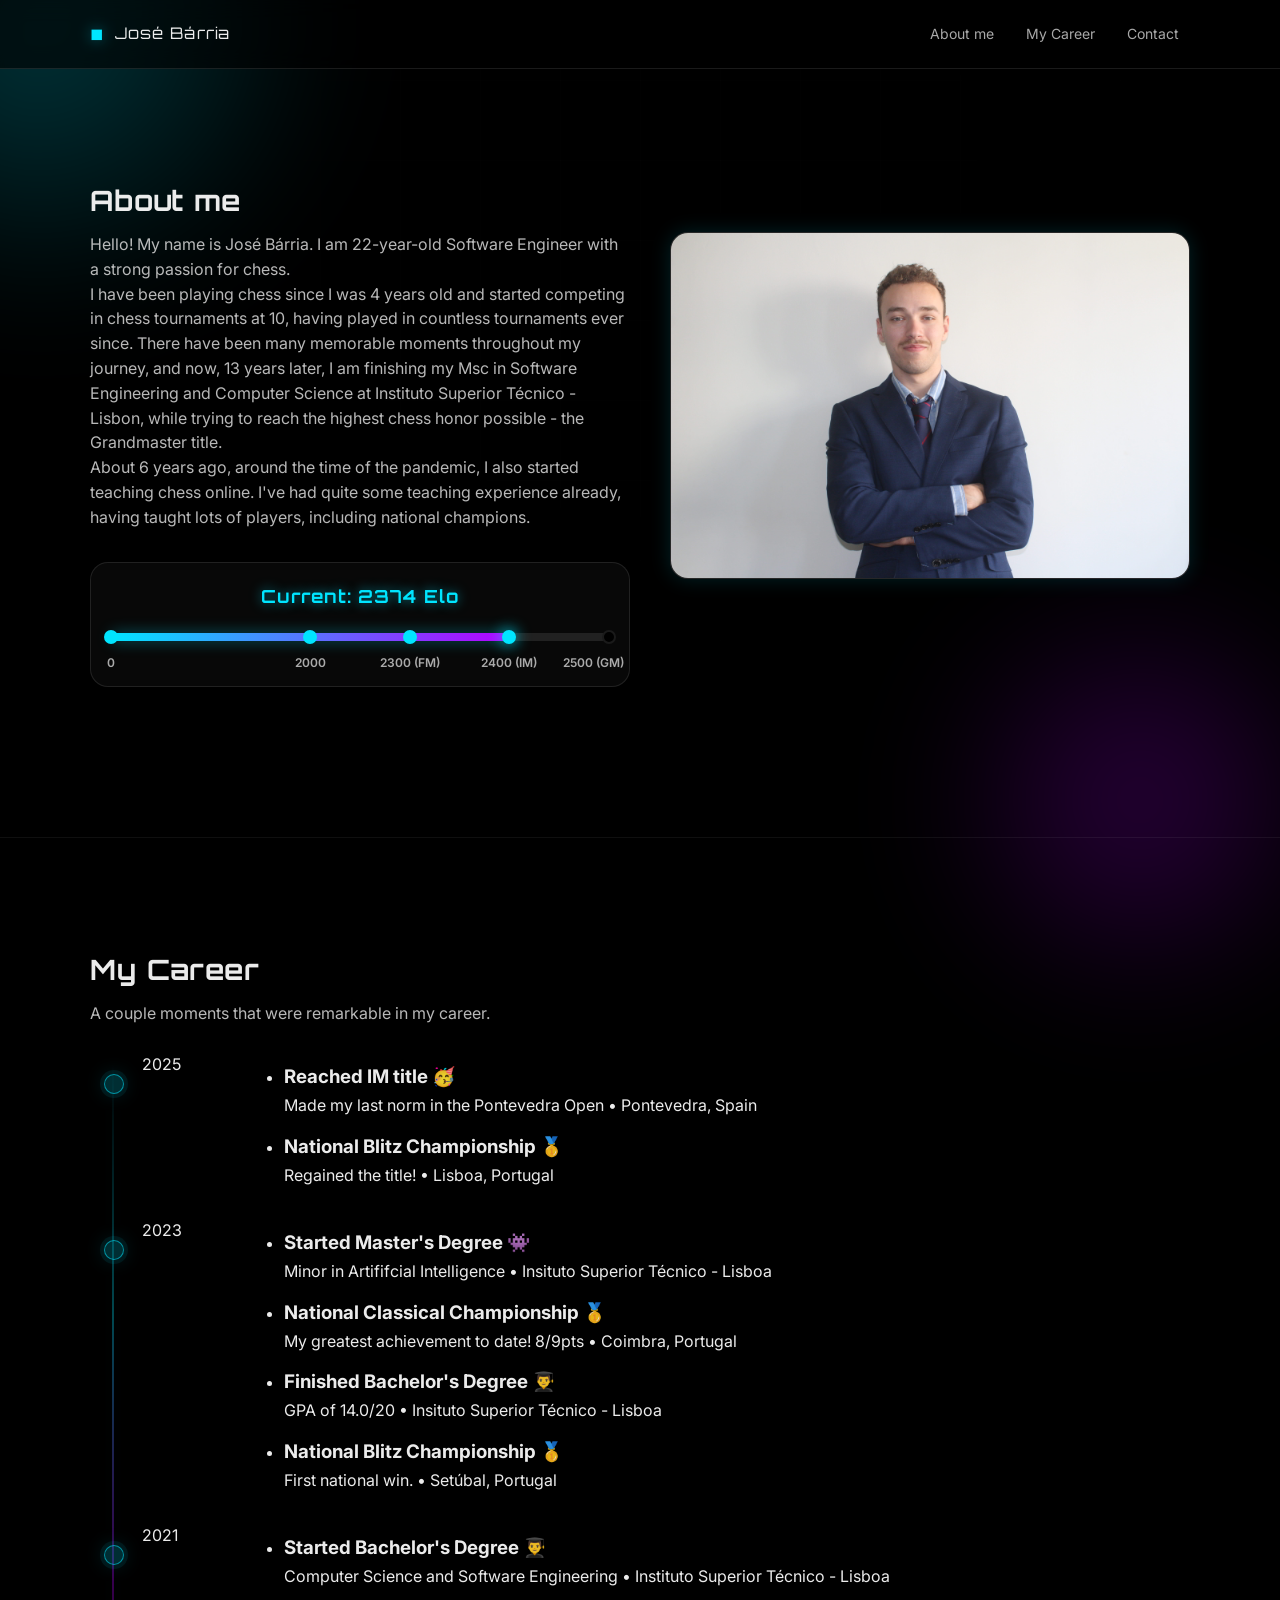
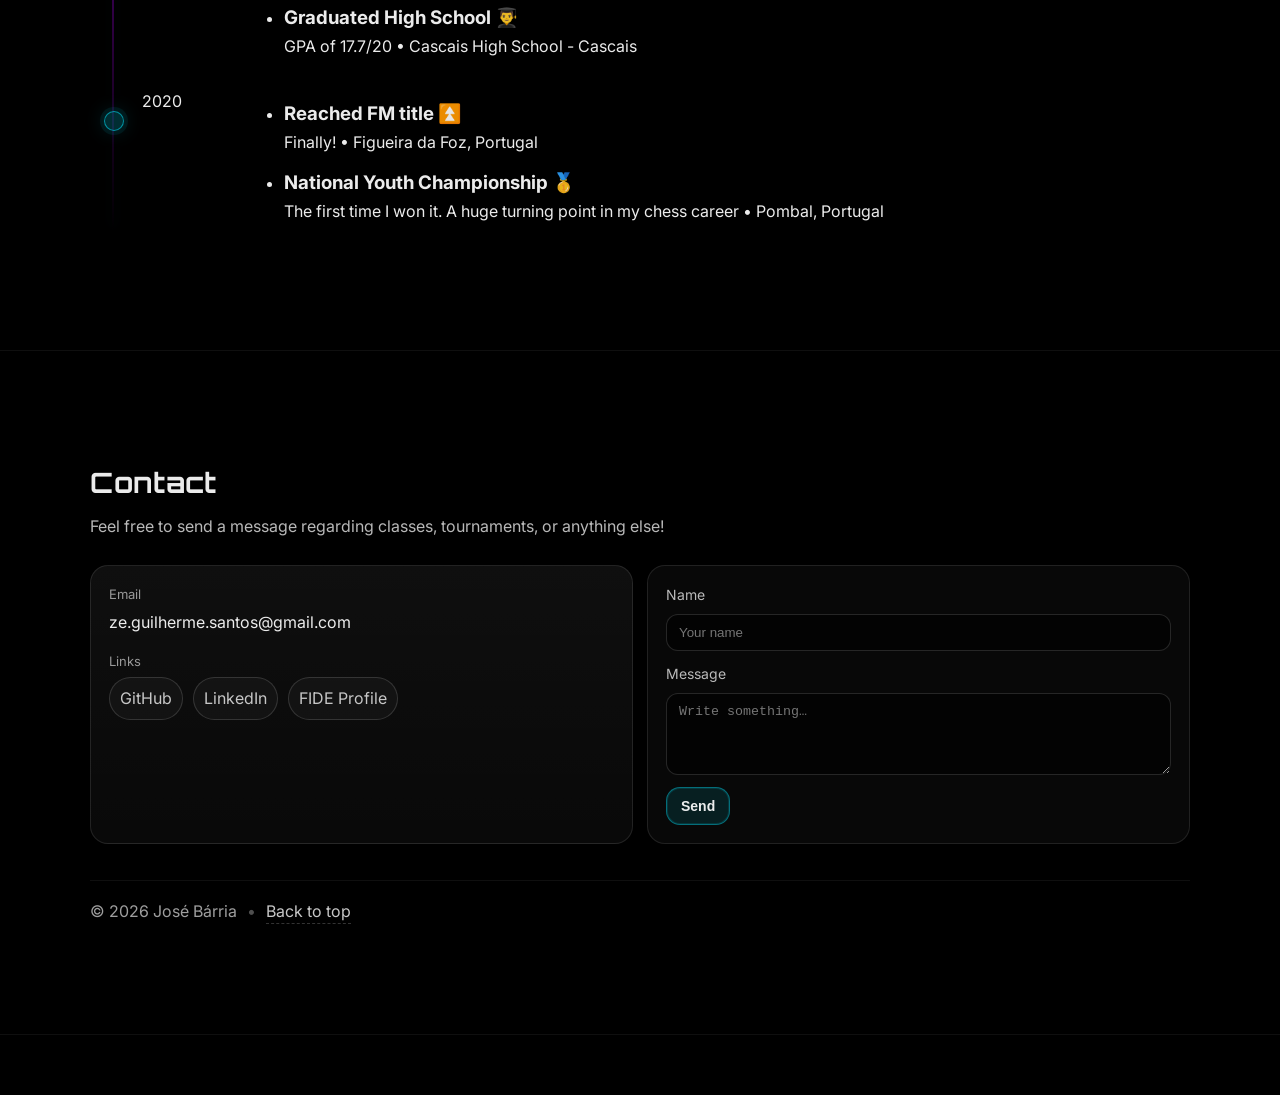
==== index.html @ e1a446d0 "feat: added contact form, updated image" ====
<!doctype html>
<html lang="en">
  <head>
    <meta charset="UTF-8" />
    <meta name="viewport" content="width=device-width, initial-scale=1.0" />
    <title>José Bárria — Futuristic Personal Site</title>

    <!-- Optional: futuristic fonts (remove if you want fully offline/no external calls) -->
    <link rel="preconnect" href="https://fonts.googleapis.com">
    <link rel="preconnect" href="https://fonts.gstatic.com" crossorigin>
    <link href="https://fonts.googleapis.com/css2?family=Orbitron:wght@500;700&family=Inter:wght@400;600&display=swap" rel="stylesheet">

    <link rel="stylesheet" href="styles.css" />
  </head>

  <body>
    <!-- Ambient neon background accents -->
    <div class="ambient" aria-hidden="true">
      <div class="glow glow--a"></div>
      <div class="glow glow--b"></div>
      <div class="grid"></div>
    </div>

    <header class="header">
      <div class="header__inner">
        <a class="brand" href="#about" aria-label="Go to Home">
          <span class="brand__mark">◼</span>
          <span class="brand__text">José Bárria</span>
        </a>

        <nav class="nav" aria-label="Primary">
          <a class="nav__link" href="#about">About me</a>
          <a class="nav__link" href="#career">My Career</a>
          <a class="nav__link" href="#contact">Contact</a>
        </nav>
      </div>
    </header>

    <main class="main">
      <!-- HOME -->
      <!-- <section id="home" class="section section--hero reveal">
        <div class="container">
          <p class="eyebrow">SOFTWARE ENGINEERING / CHESS</p>
          <h1 class="title">
            Hi, my name is <span class="neon">José Bárria</span>.
            <br />
            I am a Software Engineer trying to achieve the <span class="neon neon--alt">Grandmaster Title</span> in <span class="neon">chess</span>.
          </h1>

          <p class="lead">
            Welcome to my website.
          </p>

          <div class="cta">
            <a class="btn btn--primary" href="#about">Profile</a>
            <a class="btn btn--ghost" href= "#contact">Contact</a>
          </div>

          <div class="hint">
            <span class="hint__dot"></span>
            <span class="hint__text">Scroll for more</span>
          </div>
        </div>
      </section> -->

      <!-- ABOUT -->
      <section id="about" class="section">
        <div class="container">
          <h2 class="section__title">About me</h2>
          <div class="about__content">
            <div class="about__text">
              <p class="section__text">
                Hello! My name is José Bárria. I am 22-year-old Software Engineer with a strong passion for chess. <br/>
                I have been playing chess since I was 4 years old and started competing in chess tournaments at 10,
                having played in countless tournaments ever since. There have been many memorable moments throughout
                my journey, and now, 13 years later, I am finishing my Msc in Software Engineering and Computer Science
                at Instituto Superior Técnico - Lisbon, while trying to reach the highest chess honor possible - 
                the Grandmaster title. <br/>
                About 6 years ago, around the time of the pandemic, I also started teaching chess online. I've had quite
                some teaching experience already, having taught lots of players, including national champions.
              </p>

              <div class="progress-container">
                <span class="progress-status-centered">Current: 2374 Elo</span>

                <div class="progress-track">
                  <div class="progress-fill" style="width: 80%;"></div>
                  
                  <div class="milestone-dot dot--0" data-label="0" data-info="The first rating I ever had was actually 1538. Achieved Feb 2015"></div>
                  <div class="milestone-dot dot--2000" data-label="2000" data-info="So called expert level. Achieved Jan 2018"></div>
                  <div class="milestone-dot dot--2300" data-label="2300 (FM)" data-info="Huge breakthrough for me. Achieved Oct 2020"></div>
                  <div class="milestone-dot dot--2400" data-label="2400 (IM)" data-info="Took me a while. Achieved Sept 2025"></div>
                  <div class="milestone-dot dot--2500" data-label="2500 (GM)" data-info="The highest honor in chess. Working on it!"></div>
                </div>
              </div>
              <!-- <div class="cards">
                <article class="card">
                  <h3 class="card__title">Goal</h3>
                  <p class="card__text">
                    Grandmaster: I need to get
                    <span class="tooltip">
                      3 GM Norms
                      <span class="tooltip__content">
                        A GM norm is achieved by scoring a required performance rating
                        in an international tournament against very strong opponents.
                      </span>
                    </span>
                    and surpass <span class="tooltip">
                      2500 FIDE Elo
                      <span class="tooltip__content">
                        FIDE Elo is a numerical rating system that rules the chess world.
                        FIDE is the Chess International Federation.
                      </span>
                    </span>
                    to achieve the title.
                  </p>
                </article>
                </article>
                <article class="card">
                  <h3 class="card__title">Currently</h3>
                  <p class="card__text">I am investing a lot of time and money into chess and we'll see how far I can get!</p>
                </article>
                <article class="card">
                  <h3 class="card__title">Eternal Learner</h3>
                  <p class="card__text">Being an obsessive learner, I love sports, 
                    learning new languages, and stuff like that. I currently speak Portuguese, English and Spanish flutently
                    and am looking to expand that in the future!
                  </p>
                </article>
              </div> -->
            </div>

            <div class="about__image">
              <img src="./images/fato_2.jpg" alt="José Bárria" class="profile-img">
            </div>

          </div>
        </div>
      </section>

      <!-- CAREER -->
      <section id="career" class="section reveal">
        <div class="container">
          <h2 class="section__title">My Career</h2>
          <p class="section__text">
            A couple moments that were remarkable in my career.
          </p>
          <div class="career-timeline-wrapper">
            <div class="career-timeline">
              <article class="milestone">
                <div class="milestone__left">
                  <time class="milestone__date">2025</time>
                </div>

                <div class="milestone__card">
                  <ul>
                    <li>
                      <h3 class="milestone__title">Reached IM title 🥳</h3>
                      <p class="milestone__meta">Made my last norm in the Pontevedra Open • Pontevedra, Spain</p>
                    </li>
                    <li>
                      <h3 class="milestone__title">National Blitz Championship 🥇</h3>
                      <p class="milestone__meta">Regained the title! • Lisboa, Portugal</p>
                    </li>   
                  </ul>
                </div>
              </article>

              <article class="milestone">
                <div class="milestone__left">
                  <time class="milestone__date">2023</time>
                </div>

                <div class="milestone__card">
                  <ul>
                    <li>
                      <h3 class="milestone__title">Started Master's Degree 👾</h3>
                      <p class="milestone__meta">Minor in Artififcial Intelligence • Insituto Superior Técnico - Lisboa</p>
                    </li>
                    <li>
                      <h3 class="milestone__title">National Classical Championship 🥇</h3>
                      <p class="milestone__meta">My greatest achievement to date! 8/9pts • Coimbra, Portugal</p>
                    </li> 
                    <li>
                      <h3 class="milestone__title">Finished Bachelor's Degree 👨‍🎓</h3>
                      <p class="milestone__meta">GPA of 14.0/20 • Insituto Superior Técnico - Lisboa</p>
                    </li>
                    <li>
                      <h3 class="milestone__title">National Blitz Championship 🥇</h3>
                      <p class="milestone__meta">First national win. • Setúbal, Portugal</p>
                    </li>                 
                  </ul>
                </div>
              </article>

              <article class="milestone">
                <div class="milestone__left">
                  <time class="milestone__date">2021</time>
                </div>

                <div class="milestone__card">
                  <ul>        
                    <li>
                      <h3 class="milestone__title">Started Bachelor's Degree 👨‍🎓</h3>
                      <p class="milestone__meta">Computer Science and Software Engineering • Instituto Superior Técnico - Lisboa</p>
                    </li>
                    <li>
                      <h3 class="milestone__title">Graduated High School 👨‍🎓</h3>
                      <p class="milestone__meta">GPA of 17.7/20 • Cascais High School - Cascais</p>
                    </li>    
                  </ul>
                </div>
              </article>

              <article class="milestone">
                <div class="milestone__left">
                  <time class="milestone__date">2020</time>
                </div>

                <div class="milestone__card">
                  <ul>
                    <li>
                      <h3 class="milestone__title">Reached FM title ⏫</h3>
                      <p class="milestone__meta">Finally! • Figueira da Foz, Portugal</p>
                    </li>
                    <li>
                      <h3 class="milestone__title">National Youth Championship 🥇</h3>
                      <p class="milestone__meta">The first time I won it. A huge turning point in my chess career • Pombal, Portugal</p>
                    </li>       
                  </ul>
                </div>
              </article>

            </div>
          </div>
      </div>
      </section>

      <!-- CLASSES
      <section id="classes" class="section reveal">
        <div class="container">
          <h2 class="section__title">Classes</h2>
          <p class="section__text">
            Boilerplate: highlight relevant courses, what you learned, and what projects came out of them.
          </p>

          <div class="timeline">
            <div class="timeline__item">
              <div class="timeline__tag">Course</div>
              <div class="timeline__content">
                <h3 class="timeline__title">Course Name — Topic</h3>
                <p class="timeline__text">Boilerplate: key topics, tools, and outcomes.</p>
              </div>
            </div>

            <div class="timeline__item">
              <div class="timeline__tag">Course</div>
              <div class="timeline__content">
                <h3 class="timeline__title">Course Name — Topic</h3>
                <p class="timeline__text">Boilerplate: projects, skills, and takeaways.</p>
              </div>
            </div>

            <div class="timeline__item">
              <div class="timeline__tag">Course</div>
              <div class="timeline__content">
                <h3 class="timeline__title">Course Name — Topic</h3>
                <p class="timeline__text">Boilerplate: what you’re proud of and what you improved.</p>
              </div>
            </div>
          </div>
        </div>
      </section>
      -->

      <!-- CONTACT -->
      <section id="contact" class="section reveal">
        <div class="container">
          <h2 class="section__title">Contact</h2>
          <p class="section__text">
            Feel free to send a message regarding classes, tournaments, or anything else!
          </p>

          <div class="contact">
            <div class="contact__panel">
              <p class="contact__label">Email</p>
              <a class="contact__value" href="mailto:ze.guilherme.santos@gmail.com">ze.guilherme.santos@gmail.com</a>

              <p class="contact__label">Links</p>
              <div class="contact__links">
                <a href="https://github.com/JoseBarriaSantos" class="chip">GitHub</a>
                <a href="https://linkedin.com/in/jose-barria-santos" class="chip">LinkedIn</a>
                <a href="https://ratings.fide.com/profile/1939300" class="chip">FIDE Profile</a>
              </div>
            </div>

            <form class="form" id="contact-form">
              <input type="hidden" name="access_key" value="e2c02166-8454-48e5-b2c0-4db58735a59f">
              <input type="hidden" name="subject" value="New message from josebarria.github.io">

              <label class="form__label">
                Name
                <input class="form__input" type="text" name="name" placeholder="Your name" required />
              </label>

              <label class="form__label">
                Message
                <textarea class="form__textarea" name="message" rows="4" placeholder="Write something…" required></textarea>
              </label>

              <button class="btn btn--primary" type="submit" id="contact-submit">Send</button>
              <p id="contact-result" class="form__hint" style="display:none;"></p>
            </form>
          </div>

          <footer class="footer">
            <span>© <span id="year"></span> José Bárria</span>
            <span class="footer__sep">•</span>
            <a href="#about" class="footer__link">Back to top</a>
          </footer>
        </div>
      </section>
    </main>

    <script src="script.js"></script>
  </body>
</html>
---- styles.css ----
/* ---------- Base ---------- */
:root{
  --bg: #000;
  --fg: rgba(255,255,255,0.92);
  --muted: rgba(255,255,255,0.66);

  --neon: #00e5ff;     /* cyan */
  --neon2: #b300ff;    /* purple */
  --stroke: rgba(255,255,255,0.10);
  --card: rgba(255,255,255,0.06);
  --card2: rgba(255,255,255,0.035);
}

* { box-sizing: border-box; }
html { scroll-behavior: smooth; }
body{
  margin: 0;
  background: var(--bg);
  color: var(--fg);
  font-family: Inter, system-ui, -apple-system, Segoe UI, Roboto, Arial, sans-serif;
  line-height: 1.55;
  overflow-x: hidden;
}

a { color: inherit; text-decoration: none; }
.container{
  width: min(1100px, calc(100% - 40px));
  margin: 0 auto;
}

/* ---------- Ambient background ---------- */
.ambient{
  position: fixed;
  inset: 0;
  pointer-events: none;
  z-index: -1;
}
.glow{
  position: absolute;
  width: 520px;
  height: 520px;
  border-radius: 999px;
  filter: blur(60px);
  opacity: 0.25;
}
.glow--a{
  top: -140px;
  left: -120px;
  background: radial-gradient(circle at 30% 30%, var(--neon), transparent 60%);
}
.glow--b{
  bottom: -160px;
  right: -120px;
  background: radial-gradient(circle at 50% 50%, var(--neon2), transparent 60%);
}
.grid{
  position: absolute;
  inset: 0;
  opacity: 0.12;
  background-image:
    linear-gradient(to right, rgba(255,255,255,0.06) 1px, transparent 1px),
    linear-gradient(to bottom, rgba(255,255,255,0.06) 1px, transparent 1px);
  background-size: 80px 80px;
  mask-image: radial-gradient(circle at 50% 20%, rgba(0,0,0,1), rgba(0,0,0,0) 70%);
}

/* ---------- Header / Nav ---------- */
.header{
  position: sticky;
  top: 0;
  backdrop-filter: blur(10px);
  background: rgba(0,0,0,0.60);
  border-bottom: 1px solid var(--stroke);
  z-index: 50;
}
.header__inner{
  display: flex;
  align-items: center;
  justify-content: space-between;
  width: min(1100px, calc(100% - 40px));
  margin: 0 auto;
  padding: 14px 0;
  gap: 16px;
}
.brand{
  display: inline-flex;
  align-items: center;
  gap: 10px;
  font-family: Orbitron, Inter, system-ui, sans-serif;
  letter-spacing: 0.08em;
}
.brand__mark{
  color: var(--neon);
  text-shadow: 0 0 14px rgba(0,229,255,0.35);
}
.nav{
  display: flex;
  flex-wrap: wrap;
  gap: 10px;
  justify-content: flex-end;
}
.nav__link{
  padding: 8px 10px;
  border: 1px solid transparent;
  border-radius: 999px;
  color: var(--muted);
  font-size: 14px;
  transition: border-color 200ms ease, color 200ms ease, background 200ms ease;
}
.nav__link:hover{
  color: var(--fg);
  border-color: rgba(255,255,255,0.14);
  background: rgba(255,255,255,0.04);
}

/* ---------- Sections ---------- */
.main { padding-bottom: 60px; }

.section{
  padding: 110px 0;
  border-bottom: 1px solid rgba(255,255,255,0.06);
}
.section--hero{
  padding: 130px 0 120px;
}
.eyebrow{
  font-family: Orbitron, Inter, system-ui, sans-serif;
  letter-spacing: 0.20em;
  font-size: 12px;
  color: rgba(255,255,255,0.60);
  margin: 0 0 14px;
}
.title{
  font-size: clamp(34px, 4.2vw, 56px);
  line-height: 1.05;
  margin: 0 0 16px;
  font-family: Orbitron, Inter, system-ui, sans-serif;
  letter-spacing: 0.02em;
}
.lead{
  font-size: 16px;
  color: rgba(255,255,255,0.74);
  max-width: 64ch;
  margin: 0 0 26px;
}
.section__title{
  font-size: 28px;
  margin: 0 0 10px;
  font-family: Orbitron, Inter, system-ui, sans-serif;
  letter-spacing: 0.03em;
}
.section__text{
  color: rgba(255,255,255,0.72);
  margin: 0 0 26px;
  max-width: 70ch;
}

.neon{
  color: var(--neon);
  text-shadow: 0 0 18px rgba(0,229,255,0.35);
}
.neon--alt{
  color: var(--neon2);
  text-shadow: 0 0 18px rgba(179,0,255,0.35);
}

/* --------- About ------------- */
/* Split Layout */
.about__content {
  display: flex;
  gap: 40px;
  align-items: flex-start;
  margin-bottom: 40px; /* Space before the cards start */
}

.about__text {
  flex: 1; /* Takes up remaining space */
}

.about__image {
  flex: 0 0 520px; /* Fixed width for the image container */
}

.profile-img {
  width: 100%;
  height: auto;
  border-radius: 18px;
  border: 1px solid var(--stroke);
  box-shadow: 0 0 20px rgba(0, 229, 255, 0.15);
  background: var(--card); /* Placeholder background while loading */
}

/* Responsive: Stack text and image on mobile */
@media (max-width: 900px) {
  .about__content {
    flex-direction: column;
  }
  .about__image {
    flex: 1;
    width: 100%;
    max-width: 400px; /* Prevents the image from getting too huge on tablets */
    margin: 0 auto;
  }
}

/* Progress Tracker Styles */
.progress-container {
  position: relative; /* Crucial for absolute positioning of the label */
  margin-top: 32px;
  padding: 60px 20px 35px; /* Increased top padding to accommodate the label */
  background: rgba(255, 255, 255, 0.03);
  border: 1px solid var(--stroke);
  border-radius: 18px;
}

.progress-status-centered {
  position: absolute;
  top: 20px; /* Positions it towards the top of the container */
  left: 50%;
  transform: translateX(-50%); /* Perfectly centers it horizontally */
  white-space: nowrap;
  font-family: 'Orbitron', sans-serif;
  font-size: 18px;
  font-weight: 700;
  color: var(--neon);
  text-shadow: 0 0 12px rgba(0, 229, 255, 0.6);
  letter-spacing: 0.05em;
}

.progress-track {
  position: relative;
  height: 8px;
  background: rgba(255, 255, 255, 0.1);
  border-radius: 999px;
  margin: 10px 0;
}

.progress-fill {
  height: 100%;
  background: linear-gradient(90deg, var(--neon), var(--neon2));
  border-radius: 999px;
  box-shadow: 0 0 15px rgba(0, 229, 255, 0.4);
  position: relative;
}

.milestone-dot {
  cursor: pointer;
  transition: transform 0.2s ease, box-shadow 0.2s ease, background-color 0.2s ease;
  position: absolute;
  top: 50%;
  transform: translate(-50%, -50%);
  width: 14px;
  height: 14px;
  background: var(--bg);
  border: 2px solid var(--stroke);
  border-radius: 50%;
  z-index: 2;
}

.milestone-dot:hover {
  transform: translate(-50%, -50%) scale(1.3); /* Slightly enlarge on hover */
  background-color: var(--neon);
  box-shadow: 0 0 15px var(--neon), 0 0 30px rgba(0, 229, 255, 0.4);
}

/* 3. Show Card on Hover */
.milestone-dot:hover::before {
  opacity: 1;
  transform: translateX(-50%) translateY(0);
}

/* Specific dot positions */

/* 0 is the start */
.dot--0 { left: 0%; border-color: var(--neon); background: var(--neon); }

/* 2000: Placed at 40% (the "Left of Middle" anchor) */
.dot--2000 { left: 40%; border-color: var(--neon); background: var(--neon); }

/* 2300: Placed at 65% */
.dot--2300 { left: 60%; border-color: var(--neon); background: var(--neon); }

/* 2400: Placed at 80% (Current Position) */
.dot--2400 { 
  left: 80%; 
  border-color: var(--neon); 
  background: var(--neon);
  box-shadow: 0 0 15px var(--neon); 
}

/* 2500: The Goal */
.dot--2500 { left: 100%; }

/* Target the label specifically for the last dot */
.dot--2500::after {
  left: auto !important;       /* Kills the 50% positioning */
  right: 0 !important;        /* Snaps the end of the text to the dot */
  transform: translateX(0) !important; /* Removes the centering shift */
  margin-right: -10px;        /* Pulls it slightly back to align with the dot center */
  text-align: right;
  white-space: nowrap;
}

/* 2. The Info Card (using ::before) */
.milestone-dot::before {
  content: attr(data-info); /* Grabs text from data-info attribute */
  position: absolute;
  bottom: 45px; /* Sits above the dot */
  left: 50%;
  transform: translateX(-50%) translateY(10px);
  
  /* Styling the card */
  width: 180px;
  padding: 10px;
  background: rgba(0, 0, 0, 0.95);
  border: 1px solid var(--neon);
  border-radius: 8px;
  color: #fff;
  font-family: 'Inter', sans-serif;
  font-size: 11px;
  line-height: 1.4;
  text-align: center;
  pointer-events: none; /* Prevents the card from interfering with mouse movement */
  
  /* Hidden by default */
  opacity: 0;
  transition: opacity 0.3s ease, transform 0.3s ease;
  z-index: 10;
}

/* Update the Label spacing to match the new dots */
.milestone-dot::after {
  content: attr(data-label);
  position: absolute;
  top: 22px;
  left: 50%;
  transform: translateX(-50%);
  font-family: 'Inter', system-ui, sans-serif; 
  font-weight: 600;
  font-size: 12px;
  color: var(--muted);
  white-space: nowrap;
}

/* Mobile adjustment */
@media (max-width: 600px) {
  .dot--2300::after { display: none; }
}

/* ---------- Buttons ---------- */
.cta{ display: flex; gap: 12px; flex-wrap: wrap; }
.btn{
  border: 1px solid rgba(255,255,255,0.14);
  background: rgba(255,255,255,0.04);
  color: var(--fg);
  padding: 10px 14px;
  border-radius: 14px;
  font-weight: 600;
  font-size: 14px;
  cursor: pointer;
  transition: transform 180ms ease, background 200ms ease, border-color 200ms ease;
}
.btn:hover{ transform: translateY(-1px); }
.btn--primary{
  border-color: rgba(0,229,255,0.40);
  background: rgba(0,229,255,0.10);
  box-shadow: 0 0 0 1px rgba(0,229,255,0.12) inset;
}
.btn--ghost{
  background: transparent;
}

/* ---------- Hint ---------- */
.hint{
  margin-top: 40px;
  display: inline-flex;
  align-items: center;
  gap: 10px;
  color: rgba(255,255,255,0.60);
  font-size: 14px;
}
.hint__dot{
  width: 8px; height: 8px; border-radius: 999px;
  background: var(--neon);
  box-shadow: 0 0 16px rgba(0,229,255,0.45);
  animation: pulse 1.6s ease-in-out infinite;
}
@keyframes pulse{
  0%, 100% { transform: scale(1); opacity: 0.75; }
  50% { transform: scale(1.35); opacity: 1; }
}

/* ---------- Cards ---------- */
.cards{
  display: grid;
  grid-template-columns: repeat(3, minmax(0, 1fr));
  gap: 14px;
}
.cards--two{
  grid-template-columns: repeat(2, minmax(0, 1fr));
}
.card{
  border: 1px solid var(--stroke);
  border-radius: 18px;
  background: linear-gradient(180deg, var(--card), var(--card2));
  padding: 18px;
}
.card__title{
  margin: 0 0 8px;
  font-weight: 700;
  letter-spacing: 0.02em;
}
.card__text, .card__meta{
  margin: 0;
  color: rgba(255,255,255,0.70);
}
.card__meta{ margin-bottom: 10px; font-size: 14px; }

/* ---------- Timeline ---------- */
.timeline{
  display: grid;
  gap: 12px;
}
.timeline__item{
  display: grid;
  grid-template-columns: 110px 1fr;
  gap: 14px;
  border: 1px solid var(--stroke);
  border-radius: 18px;
  padding: 16px;
  background: rgba(255,255,255,0.03);
}
.timeline__tag{
  font-family: Orbitron, Inter, system-ui, sans-serif;
  font-size: 12px;
  letter-spacing: 0.12em;
  color: rgba(255,255,255,0.62);
}
.timeline__title{
  margin: 0 0 6px;
}
.timeline__text{
  margin: 0;
  color: rgba(255,255,255,0.70);
}

/* ---------- Lists ---------- */
.list{
  margin: 10px 0 0;
  padding-left: 18px;
  color: rgba(255,255,255,0.72);
}

/* ---------- Contact ---------- */
.contact{
  display: grid;
  grid-template-columns: 1fr 1fr;
  gap: 14px;
}
.contact__panel{
  border: 1px solid var(--stroke);
  border-radius: 18px;
  padding: 18px;
  background: linear-gradient(180deg, var(--card), var(--card2));
}
.contact__label{
  margin: 0 0 6px;
  color: rgba(255,255,255,0.58);
  font-size: 13px;
}
.contact__value{
  display: inline-block;
  margin: 0 0 16px;
  color: var(--fg);
}
.contact__links{
  display: flex;
  flex-wrap: wrap;
  gap: 10px;
}
.chip{
  border: 1px solid rgba(255,255,255,0.14);
  padding: 8px 10px;
  border-radius: 999px;
  background: rgba(255,255,255,0.03);
  color: rgba(255,255,255,0.76);
}

.form{
  border: 1px solid var(--stroke);
  border-radius: 18px;
  padding: 18px;
  background: rgba(255,255,255,0.03);
}
.form__label{
  display: grid;
  gap: 8px;
  margin-bottom: 12px;
  color: rgba(255,255,255,0.72);
  font-size: 14px;
}
.form__input, .form__textarea{
  width: 100%;
  border-radius: 12px;
  border: 1px solid rgba(255,255,255,0.14);
  background: rgba(0,0,0,0.6);
  color: var(--fg);
  padding: 10px 12px;
  outline: none;
}
.form__input:focus, .form__textarea:focus{
  border-color: rgba(0,229,255,0.40);
  box-shadow: 0 0 0 3px rgba(0,229,255,0.10);
}
.form__hint{
  margin: 10px 0 0;
  color: rgba(255,255,255,0.55);
  font-size: 13px;
}

/* ---------- Footer ---------- */
.footer{
  margin-top: 36px;
  padding-top: 18px;
  border-top: 1px solid rgba(255,255,255,0.06);
  display: flex;
  align-items: center;
  gap: 10px;
  color: rgba(255,255,255,0.62);
  flex-wrap: wrap;
}
.footer__link{
  color: rgba(255,255,255,0.78);
  border-bottom: 1px dashed rgba(255,255,255,0.20);
}
.footer__sep{ opacity: 0.5; }

/* ---------- Scroll reveal ---------- */
.reveal{
  opacity: 0;
  transform: translateY(14px);
  transition: opacity 600ms ease, transform 600ms ease;
  will-change: opacity, transform;
}
.reveal.is-visible{
  opacity: 1;
  transform: translateY(0);
}

/* ---------- Responsive ---------- */
@media (max-width: 900px){
  .cards{ grid-template-columns: 1fr; }
  .cards--two{ grid-template-columns: 1fr; }
  .contact{ grid-template-columns: 1fr; }
  .timeline__item{ grid-template-columns: 1fr; }
}

/* ---------- Career timeline (no horizontal scroll, 2 columns) ---------- */
.career-timeline-wrapper{
  overflow: visible;   /* no horizontal scroll stuff */
  padding-bottom: 0;
}

.career-timeline{
  position: relative;
  display: grid;
  gap: 14px;
  padding: 0;          /* no top padding needed now */
}

/* the horizontal neon line across the whole container */
.career-timeline::before{
  content: "";
  position: absolute;
  left: 22px;
  top: 6px;
  bottom: 6px;
  width: 2px;
  background: linear-gradient(
    to bottom,
    rgba(0,229,255,0.0),
    rgba(0,229,255,0.35),
    rgba(179,0,255,0.35),
    rgba(0,229,255,0.0)
  );
  box-shadow: 0 0 18px rgba(0,229,255,0.12);
  opacity: 0.9;
}

.milestone{
  position: relative;
  display: grid;
  grid-template-columns: 140px 1fr;
  gap: 14px;
  align-items: start;
}

/* circle on TOP of the line */
.milestone::before{
  content: "";
  position: absolute;
  left: 14px;
  top: 22px;
  width: 18px;
  height: 18px;
  border-radius: 999px;
  background: rgba(0,229,255,0.20);
  border: 1px solid rgba(0,229,255,0.55);
  box-shadow:
    0 0 0 4px rgba(0,229,255,0.08),
    0 0 20px rgba(0,229,255,0.18);
}

.milestone__left{
  padding-left: 52px;   /* room for line + node */
  display: grid;
  gap: 8px;
}

.milestone__title{
  margin: 0 0 2px;   /* was 6px in the starter */
}

.milestone__meta{
  margin: 0;         /* was 0 0 10px */
}

.milestone__card{
  margin-top: -6px;   /* try -6px to -14px */
}

.milestone__card li{
  margin-bottom: 14px;       /* 👈 THIS controls spacing */
}

/* responsive: stack to 1 column on small screens */
@media (max-width: 900px){
  .milestone{
    grid-template-columns: 1fr;
  }
  .career-timeline::before{
    left: 12px;
  }
  .milestone::before{
    left: 4px;
  }
  .milestone__left{
    padding-left: 40px;
  }
}

/* ---------- Tooltip ---------- */
.tooltip{
  position: relative;
  cursor: help;
  color: var(--neon);
  text-shadow: 0 0 8px rgba(0,229,255,0.35);
  border-bottom: 1px dashed rgba(0,229,255,0.5);
}

.tooltip__content{
  position: absolute;
  bottom: 140%;
  left: 50%;
  transform: translateX(-50%);
  min-width: 220px;
  max-width: 280px;
  padding: 10px 12px;
  border-radius: 10px;
  background: rgba(0,0,0,0.92);
  border: 1px solid rgba(0,229,255,0.35);
  color: rgba(255,255,255,0.9);
  font-size: 13px;
  line-height: 1.4;
  box-shadow:
    0 0 20px rgba(0,229,255,0.18),
    0 0 0 1px rgba(0,229,255,0.12);

  opacity: 0;
  pointer-events: none;
  transition: opacity 180ms ease, transform 180ms ease;
}

/* small arrow */
.tooltip__content::after{
  content: "";
  position: absolute;
  top: 100%;
  left: 50%;
  transform: translateX(-50%);
  border-width: 6px;
  border-style: solid;
  border-color: rgba(0,229,255,0.35) transparent transparent transparent;
}

.tooltip:hover .tooltip__content{
  opacity: 1;
  transform: translateX(-50%) translateY(-4px);
}
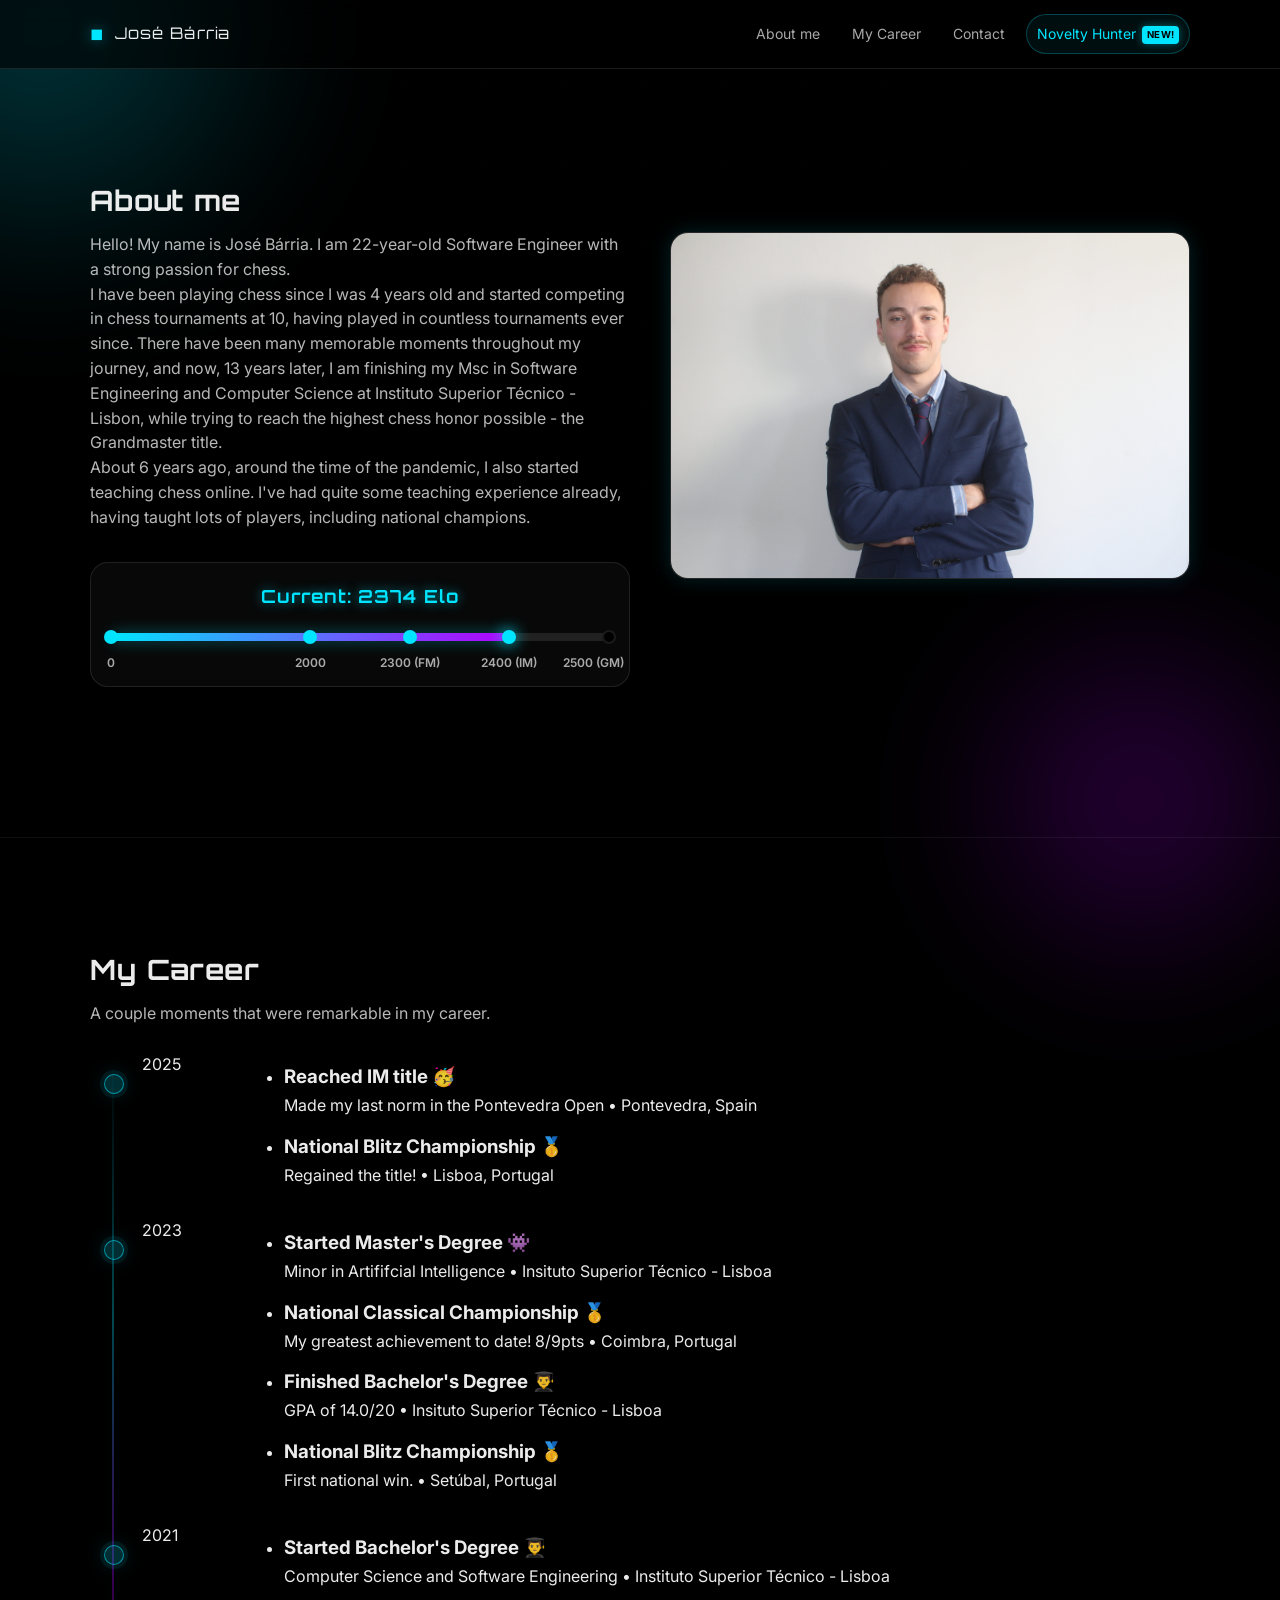
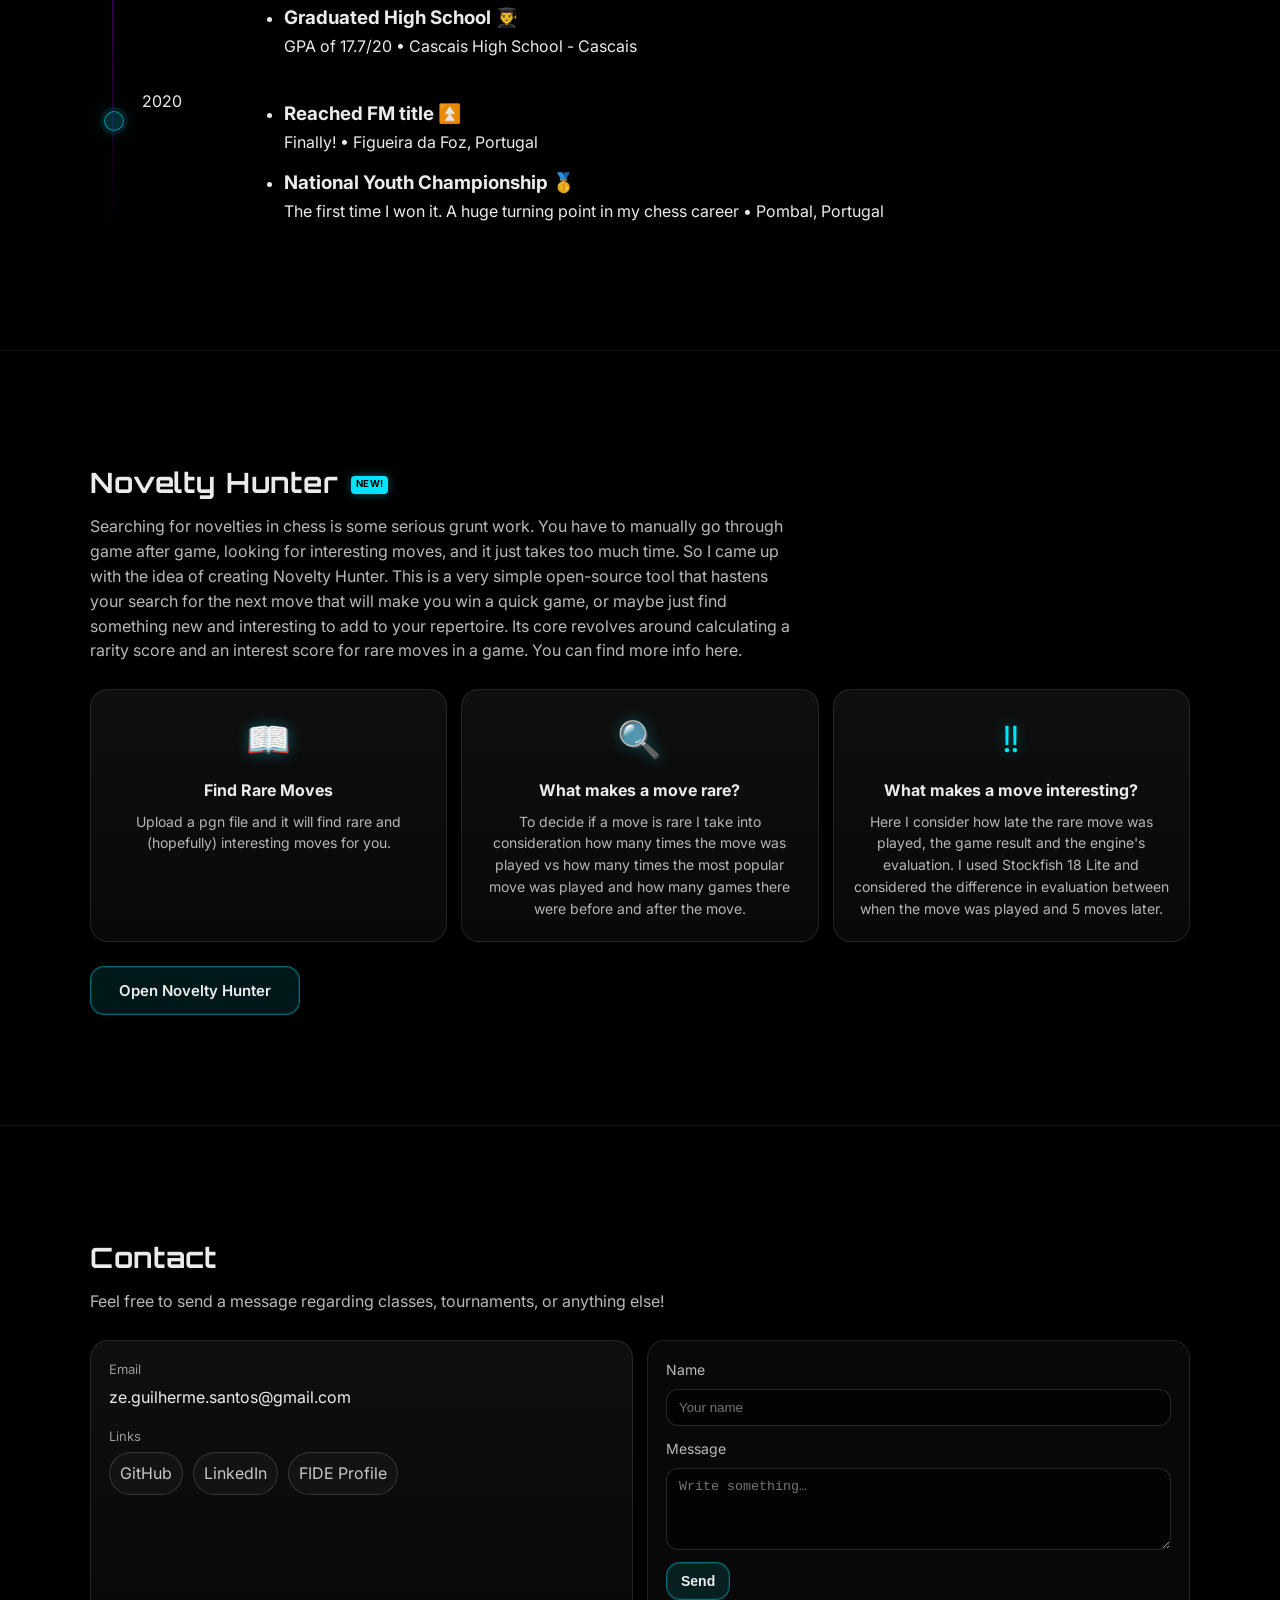
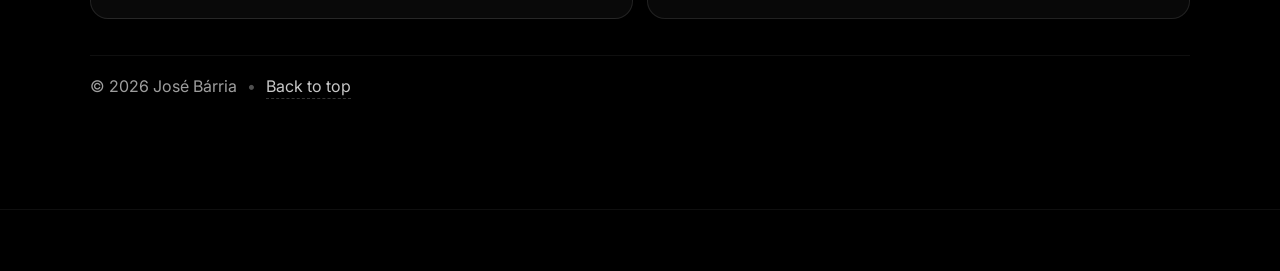
==== commit e25a8790: "feat: implemented novelty hunter page and app" ====
--- a/index.html
+++ b/index.html
@@ -32,6 +32,7 @@
           <a class="nav__link" href="#about">About me</a>
           <a class="nav__link" href="#career">My Career</a>
           <a class="nav__link" href="#contact">Contact</a>
+          <a class="nav__link nav__link--accent" href="novelty-hunter.html">Novelty Hunter <span class="badge-new">New!</span></a>
         </nav>
       </div>
     </header>
@@ -273,6 +274,42 @@
       </section>
       -->
 
+      <!-- NOVELTY HUNTER -->
+      <section id="novelty-hunter" class="section reveal">
+        <div class="container">
+          <h2 class="section__title">Novelty Hunter <span class="badge-new">New!</span></h2>
+          <p class="section__text">
+            Searching for novelties in chess is some serious grunt work. You have to manually
+            go through game after game, looking for interesting moves, and it just takes too much time.
+            So I came up with the idea of creating Novelty Hunter. This is a very simple open-source tool
+            that hastens your search for the next move that will make you win a quick game, or maybe just 
+            find something new and interesting to add to your repertoire. Its core revolves around calculating
+            a rarity score and an interest score for rare moves in a game. You can find more info here.
+          </p>
+          <div class="nh-promo">
+            <div class="nh-promo__card">
+              <div class="nh-promo__icon">&#128214;</div>
+              <h3 class="nh-promo__title">Find Rare Moves</h3>
+              <p class="nh-promo__text">Upload a pgn file and it will find rare and (hopefully) interesting moves for you.</p>
+            </div>
+            <div class="nh-promo__card">
+              <div class="nh-promo__icon">&#128269;</div>
+              <h3 class="nh-promo__title">What makes a move rare?</h3>
+              <p class="nh-promo__text">To decide if a move is rare I take into consideration how many times the move was played vs how many
+                times the most popular move was played and how many games there were before and after the move.</p>
+            </div>
+            <div class="nh-promo__card">
+              <div class="nh-promo__icon">&#8252;</div>
+              <h3 class="nh-promo__title">What makes a move interesting?</h3>
+              <p class="nh-promo__text">Here I consider how late the rare move was played, the game result
+                and the engine's evaluation. I used Stockfish 18 Lite and considered the difference in evaluation between
+                when the move was played and 5 moves later.</p>
+            </div>
+          </div>
+          <a class="btn btn--primary nh-launch-btn" href="novelty-hunter.html">Open Novelty Hunter</a>
+        </div>
+      </section>
+
       <!-- CONTACT -->
       <section id="contact" class="section reveal">
         <div class="container">
--- a/styles.css
+++ b/styles.css
@@ -111,6 +111,16 @@
   color: var(--fg);
   border-color: rgba(255,255,255,0.14);
   background: rgba(255,255,255,0.04);
+}
+.nav__link--accent{
+  color: var(--neon);
+  border-color: rgba(0,229,255,0.25);
+  background: rgba(0,229,255,0.06);
+}
+.nav__link--accent:hover{
+  color: #fff;
+  border-color: rgba(0,229,255,0.45);
+  background: rgba(0,229,255,0.12);
 }
 
 /* ---------- Sections ---------- */
@@ -649,6 +659,45 @@
   }
 }
 
+/* ---------- Novelty Hunter promo ---------- */
+.nh-promo{
+  display: grid;
+  grid-template-columns: repeat(3, 1fr);
+  gap: 14px;
+  margin-bottom: 24px;
+}
+.nh-promo__card{
+  border: 1px solid var(--stroke);
+  border-radius: 18px;
+  background: linear-gradient(180deg, var(--card), var(--card2));
+  padding: 22px 18px;
+  text-align: center;
+}
+.nh-promo__icon{
+  font-size: 36px;
+  margin-bottom: 10px;
+  color: var(--neon);
+  text-shadow: 0 0 14px rgba(0,229,255,0.35);
+}
+.nh-promo__title{
+  margin: 0 0 8px;
+  font-weight: 700;
+  font-size: 16px;
+}
+.nh-promo__text{
+  margin: 0;
+  color: rgba(255,255,255,0.70);
+  font-size: 14px;
+}
+.nh-launch-btn{
+  display: inline-block;
+  padding: 12px 28px;
+  font-size: 15px;
+}
+@media (max-width: 900px){
+  .nh-promo{ grid-template-columns: 1fr; }
+}
+
 /* ---------- Tooltip ---------- */
 .tooltip{
   position: relative;
@@ -697,3 +746,26 @@
   opacity: 1;
   transform: translateX(-50%) translateY(-4px);
 }
+
+/* "New!" badge */
+.badge-new {
+  display: inline-block;
+  font-family: Inter, system-ui, sans-serif;
+  font-size: 0.6rem;
+  font-weight: 700;
+  text-transform: uppercase;
+  letter-spacing: 0.5px;
+  color: #000;
+  background: var(--neon);
+  padding: 0.15em 0.45em;
+  border-radius: 4px;
+  vertical-align: middle;
+  margin-left: 0.3em;
+  box-shadow: 0 0 8px rgba(0,229,255,0.4);
+  animation: badge-pulse 2s ease-in-out infinite;
+}
+
+@keyframes badge-pulse {
+  0%, 100% { box-shadow: 0 0 8px rgba(0,229,255,0.4); }
+  50% { box-shadow: 0 0 16px rgba(0,229,255,0.7); }
+}
